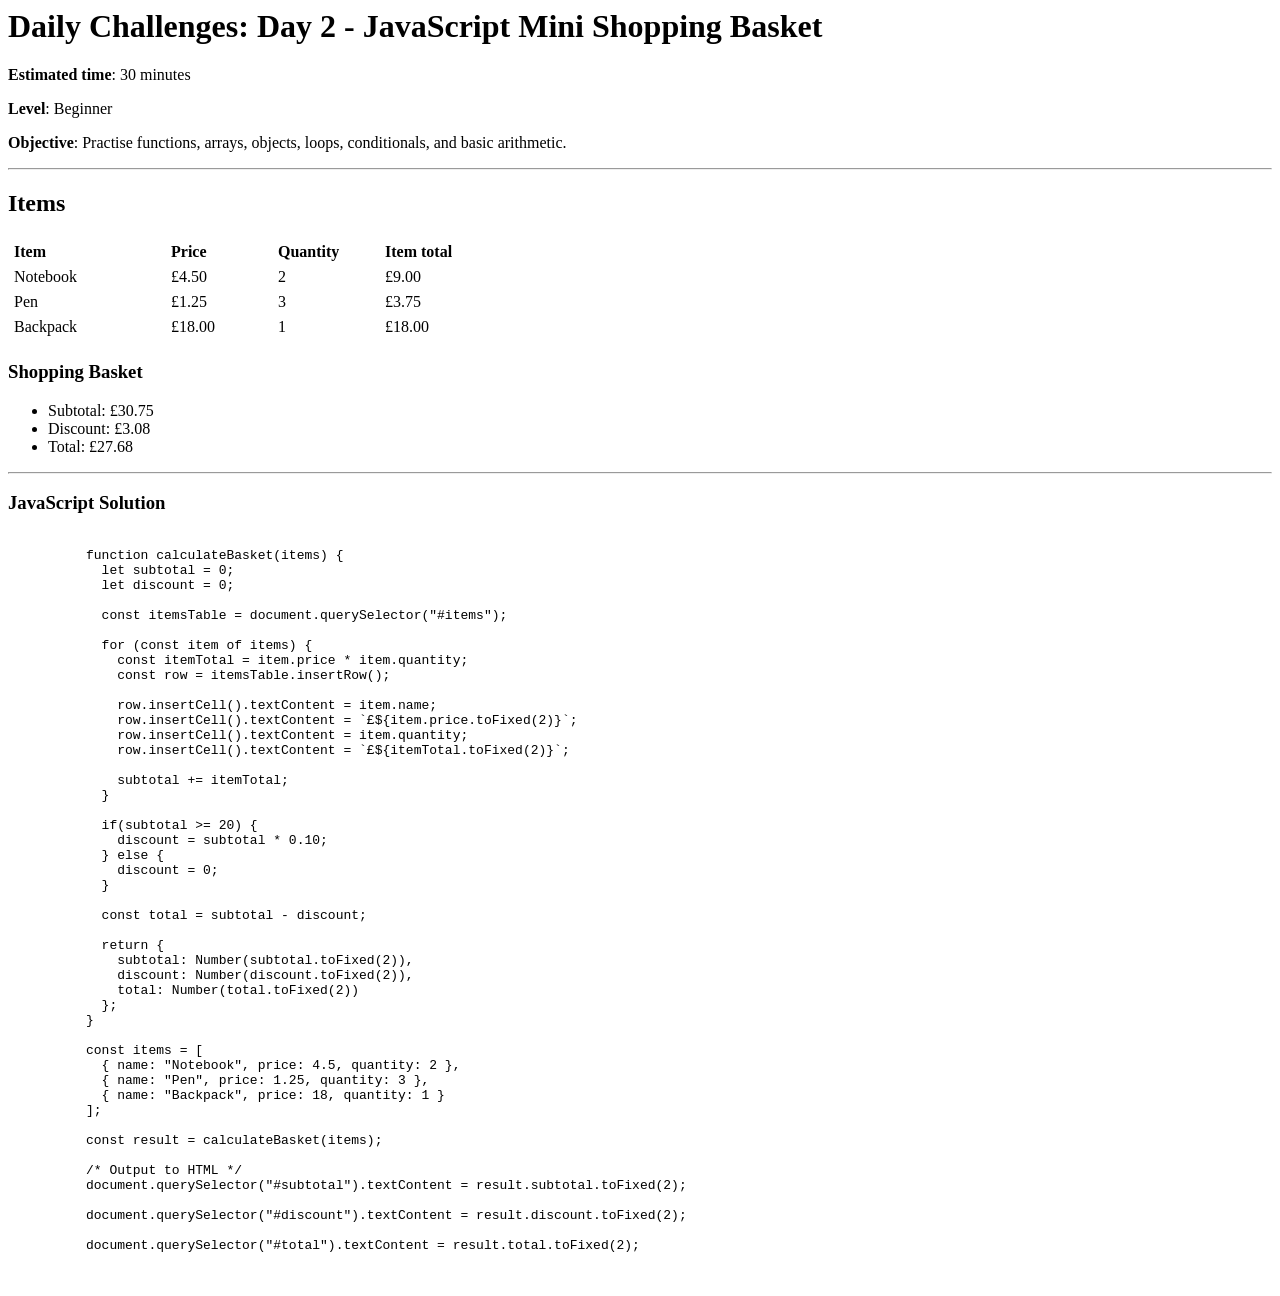
==== day-2/index.html @ e379fdf3 "Day 2 - Challenge + Solution" ====
<html lang="en">
  <head>

    <meta charset="UTF-8">
    <meta name="viewport" content="width=device-width, initial-scale=1.0">

    <title>Daily Challenges: Day 2 - JavaScript Mini Shopping Basket</title>
  </head>
  <body>

    <header>
      <h1>Daily Challenges: Day 2 - JavaScript Mini Shopping Basket</h1>

      <p><strong>Estimated time</strong>: 30 minutes</p>
      <p><strong>Level</strong>: Beginner</p>
      <p><strong>Objective</strong>: Practise functions, arrays, objects, loops, conditionals, and basic arithmetic.</p>
    </header>

    <main>
      <hr />
      <h2>Items</h2>

      <table cellspacing="5">
        <thead>
          <tr>
            <th width="150" align="left">Item</th>
            <th width="100" align="left">Price</th>
            <th width="100" align="left">Quantity</th>
            <th width="100" align="left">Item total</th>
          </tr>
        </thead>

        <tbody id="items"></tbody>
      </table>

      <h3>Shopping Basket</h3>
      <ul>
        <li>Subtotal: £<span id="subtotal"></span></li>
        <li>Discount: £<span id="discount"></span></li>
        <li>Total: £<span id="total"></span></li>
      </ul>

      <hr/>

      <h3>JavaScript Solution</h3>
      <pre>
        <code>
          function calculateBasket(items) {
            let subtotal = 0;
            let discount = 0;

            const itemsTable = document.querySelector("#items");

            for (const item of items) {
              const itemTotal = item.price * item.quantity;
              const row = itemsTable.insertRow();

              row.insertCell().textContent = item.name;
              row.insertCell().textContent = `£${item.price.toFixed(2)}`;
              row.insertCell().textContent = item.quantity;
              row.insertCell().textContent = `£${itemTotal.toFixed(2)}`;

              subtotal += itemTotal;
            }

            if(subtotal >= 20) {
              discount = subtotal * 0.10;
            } else {
              discount = 0;
            }

            const total = subtotal - discount;

            return {
              subtotal: Number(subtotal.toFixed(2)),
              discount: Number(discount.toFixed(2)),
              total: Number(total.toFixed(2))
            };
          }

          const items = [
            { name: "Notebook", price: 4.5, quantity: 2 },
            { name: "Pen", price: 1.25, quantity: 3 },
            { name: "Backpack", price: 18, quantity: 1 }
          ];

          const result = calculateBasket(items);

          /* Output to HTML */
          document.querySelector("#subtotal").textContent = result.subtotal.toFixed(2);

          document.querySelector("#discount").textContent = result.discount.toFixed(2);

          document.querySelector("#total").textContent = result.total.toFixed(2);
        </code>
      </pre>
    </main>

    <footer>

    </footer>

    <script>
      function calculateBasket(items) {
        let subtotal = 0;
        let discount = 0;

        const itemsTable = document.querySelector("#items");

        for (const item of items) {
          const itemTotal = item.price * item.quantity;
          const row = itemsTable.insertRow();

          row.insertCell().textContent = item.name;
          row.insertCell().textContent = `£${item.price.toFixed(2)}`;
          row.insertCell().textContent = item.quantity;
          row.insertCell().textContent = `£${itemTotal.toFixed(2)}`;

          subtotal += itemTotal;
        }

        if(subtotal >= 20) {
          discount = subtotal * 0.10;
        } else {
          discount = 0;
        }

        const total = subtotal - discount;

        return {
          subtotal: Number(subtotal.toFixed(2)),
          discount: Number(discount.toFixed(2)),
          total: Number(total.toFixed(2))
        };
      }

      const items = [
        { name: "Notebook", price: 4.5, quantity: 2 },
        { name: "Pen", price: 1.25, quantity: 3 },
        { name: "Backpack", price: 18, quantity: 1 }
      ];

      const result = calculateBasket(items);

      /* Output to HTML */
      document.querySelector("#subtotal").textContent = result.subtotal.toFixed(2);

      document.querySelector("#discount").textContent = result.discount.toFixed(2);

      document.querySelector("#total").textContent = result.total.toFixed(2);

    </script>

  </body>
</html>
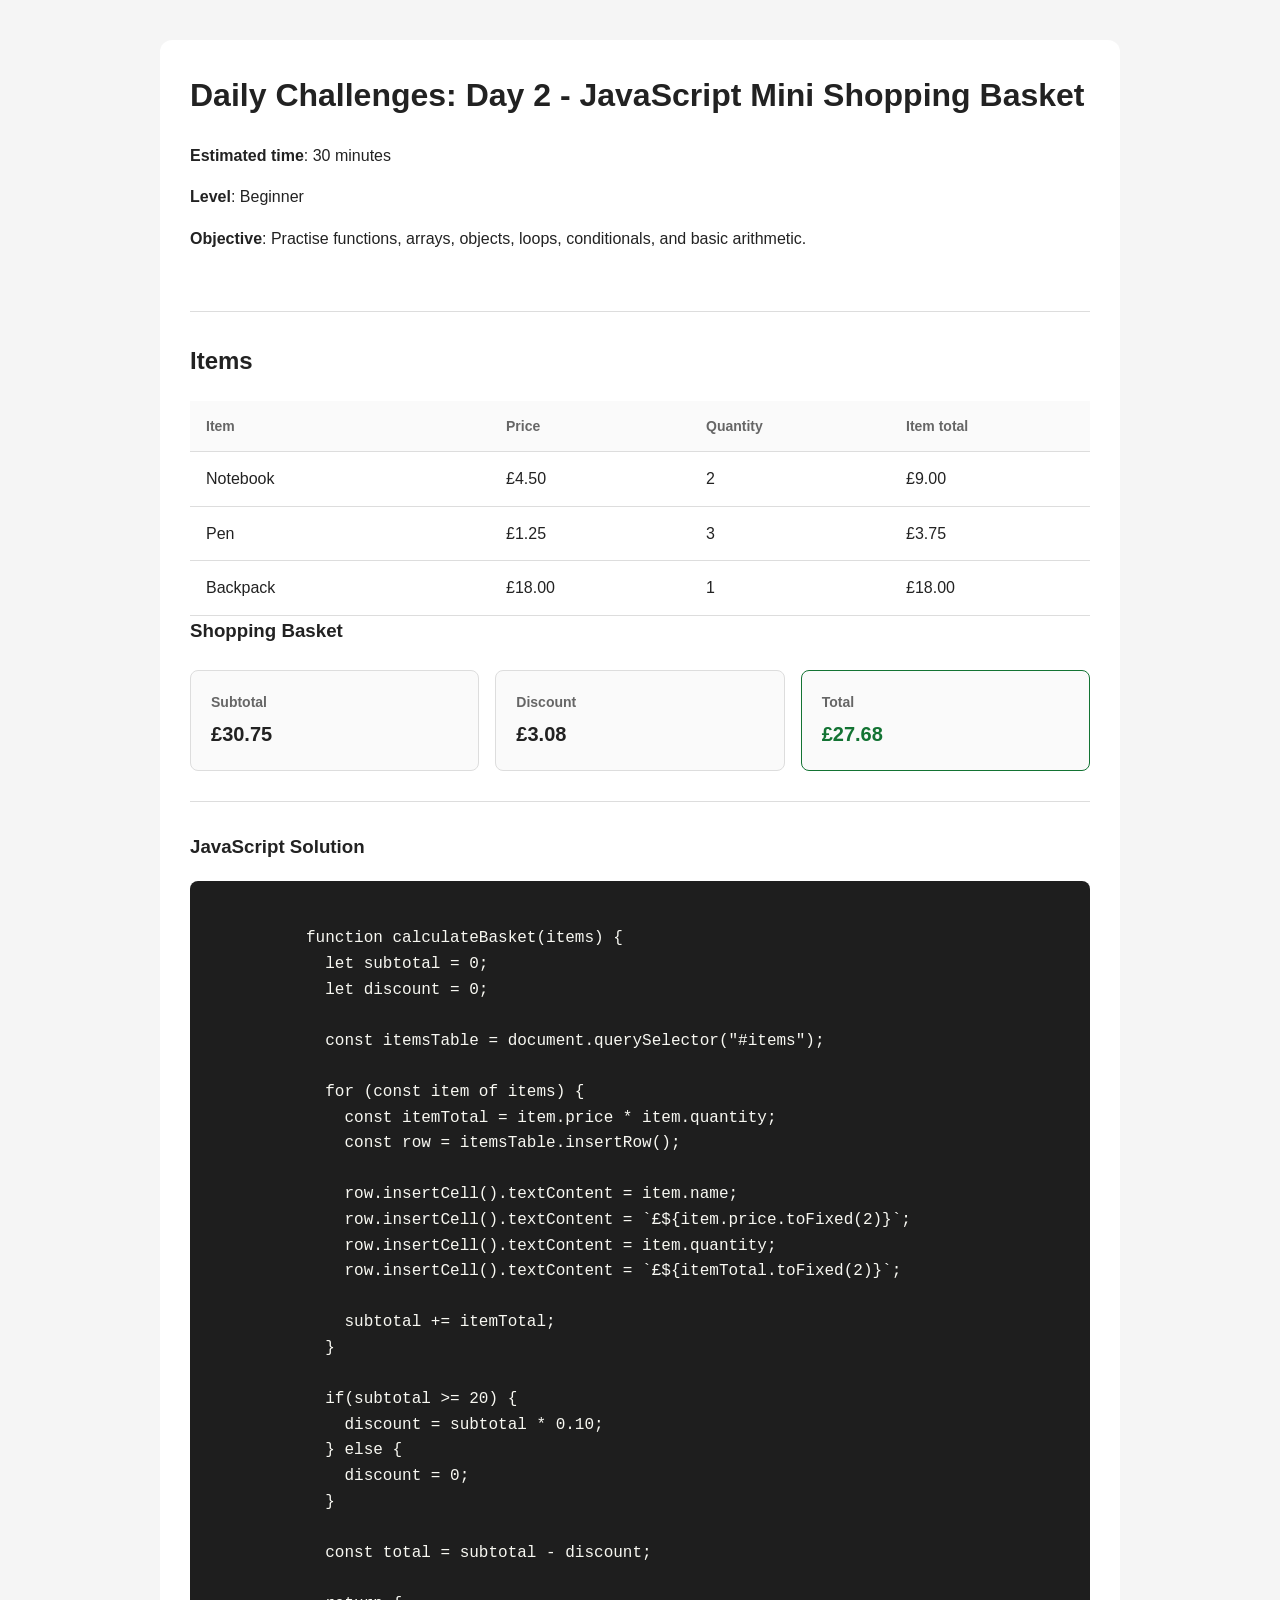
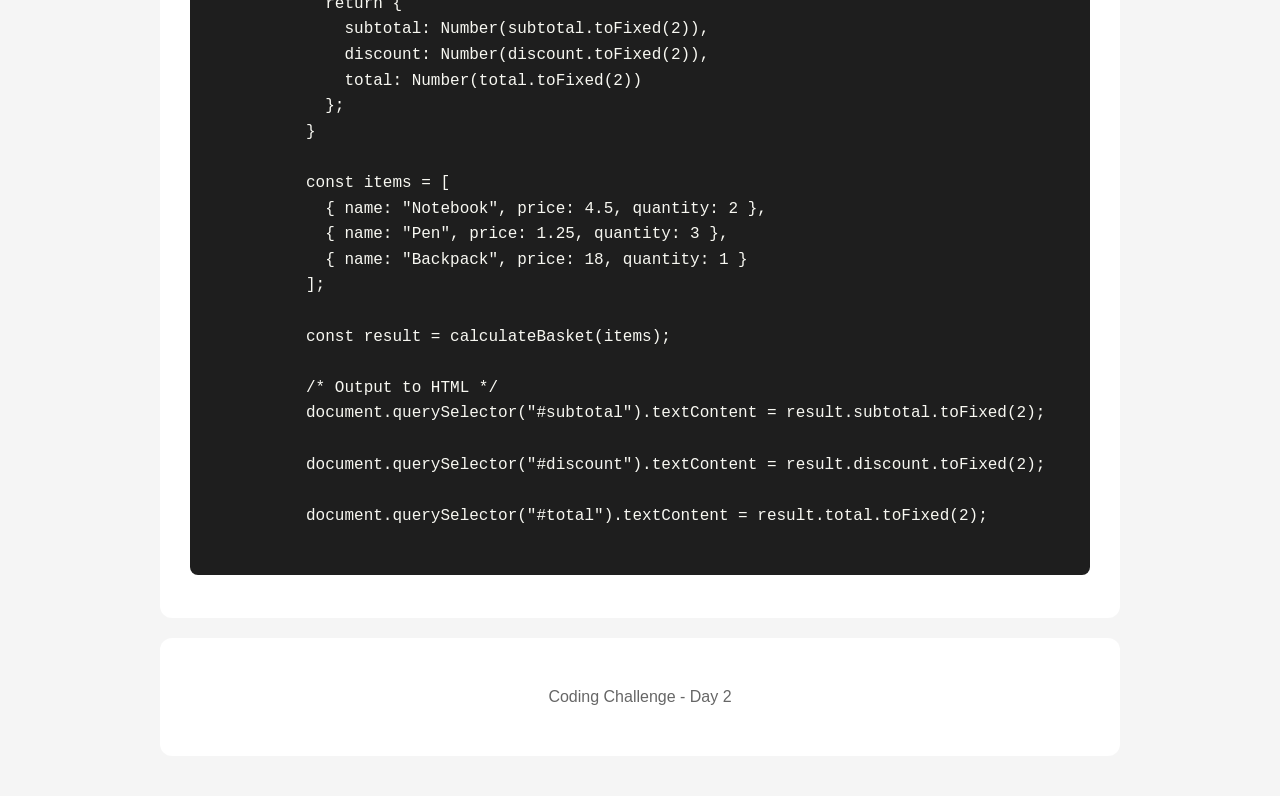
==== commit f92acb1f: "Style updates" ====
--- a/day-2/index.html
+++ b/day-2/index.html
@@ -1,3 +1,4 @@
+<!DOCTYPE html>
 <html lang="en">
   <head>
 
@@ -5,6 +6,7 @@
     <meta name="viewport" content="width=device-width, initial-scale=1.0">
 
     <title>Daily Challenges: Day 2 - JavaScript Mini Shopping Basket</title>
+    <link rel="stylesheet" href="../assets/css/combined.min.css">
   </head>
   <body>
 
@@ -20,7 +22,8 @@
       <hr />
       <h2>Items</h2>
 
-      <table cellspacing="5">
+      <div class="table-wrap">
+      <table>
         <thead>
           <tr>
             <th width="150" align="left">Item</th>
@@ -32,19 +35,19 @@
 
         <tbody id="items"></tbody>
       </table>
+      </div>
 
       <h3>Shopping Basket</h3>
-      <ul>
-        <li>Subtotal: £<span id="subtotal"></span></li>
-        <li>Discount: £<span id="discount"></span></li>
-        <li>Total: £<span id="total"></span></li>
-      </ul>
+      <div class="basket-summary">
+        <div class="summary-item"><span>Subtotal</span><strong>£<span id="subtotal"></span></strong></div>
+        <div class="summary-item"><span>Discount</span><strong>£<span id="discount"></span></strong></div>
+        <div class="summary-item total-card"><span>Total</span><strong>£<span id="total"></span></strong></div>
+      </div>
 
       <hr/>
 
       <h3>JavaScript Solution</h3>
-      <pre>
-        <code>
+      <pre><code>
           function calculateBasket(items) {
             let subtotal = 0;
             let discount = 0;
@@ -92,12 +95,11 @@
           document.querySelector("#discount").textContent = result.discount.toFixed(2);
 
           document.querySelector("#total").textContent = result.total.toFixed(2);
-        </code>
-      </pre>
+        </code></pre>
     </main>
 
     <footer>
-
+      <p>Coding Challenge - Day 2</p>
     </footer>
 
     <script>
@@ -152,4 +154,4 @@
     </script>
 
   </body>
-</html>+</html>
--- a/assets/css/combined.min.css
+++ b/assets/css/combined.min.css
@@ -0,0 +1 @@
+*{box-sizing:border-box}body{max-width:1000px;margin:0 auto;padding:40px 20px;font-family:Arial,sans-serif;line-height:1.6;color:#222;background:#f5f5f5}header,main,footer{padding:30px;background:#fff}header{padding-bottom:0;border-radius:12px 12px 0 0}header p:last-child{margin-bottom:0}main{border-radius:0 0 12px 12px}footer{margin-top:20px;border-radius:12px;text-align:center;color:#666}h1,h2,h3{margin-top:0}hr{margin:30px 0;border:0;border-top:1px solid #ddd}.summary-item{padding:20px;border:1px solid #ddd;border-radius:8px;background:#fafafa}.summary-item>span{display:block;margin-bottom:5px;color:#666;font-size:14px;font-weight:bold}.summary-item strong{font-size:20px}pre{overflow-x:auto;padding:20px;border-radius:8px;background:#1e1e1e;color:#f8f8f2}code{font-family:Monaco,Consolas,monospace}@media(max-width: 600px){body{padding:20px 10px}header,main,footer{padding:20px}}.order-summary{display:grid;grid-template-columns:repeat(2, 1fr);gap:16px}.summary-item ul{margin:8px 0 0;padding-left:20px}.summary-item-wide{grid-column:1/-1}@media(max-width: 600px){.order-summary{grid-template-columns:1fr}.summary-item-wide{grid-column:auto}}.table-wrap{overflow-x:auto}table{width:100%;border-collapse:collapse}th,td{padding:14px 16px;border-bottom:1px solid #ddd;text-align:left}th{color:#666;font-size:14px;background:#fafafa}.basket-summary{display:grid;grid-template-columns:repeat(3, 1fr);gap:16px;margin-top:24px}.total-card{border-color:#137333}.total-card strong{color:#137333}@media(max-width: 600px){.basket-summary{grid-template-columns:1fr}}.loan-summary{display:grid;grid-template-columns:repeat(2, 1fr);gap:16px}.status-on-time{color:#137333}.status-overdue{color:#b3261e}@media(max-width: 600px){.loan-summary{grid-template-columns:1fr}}
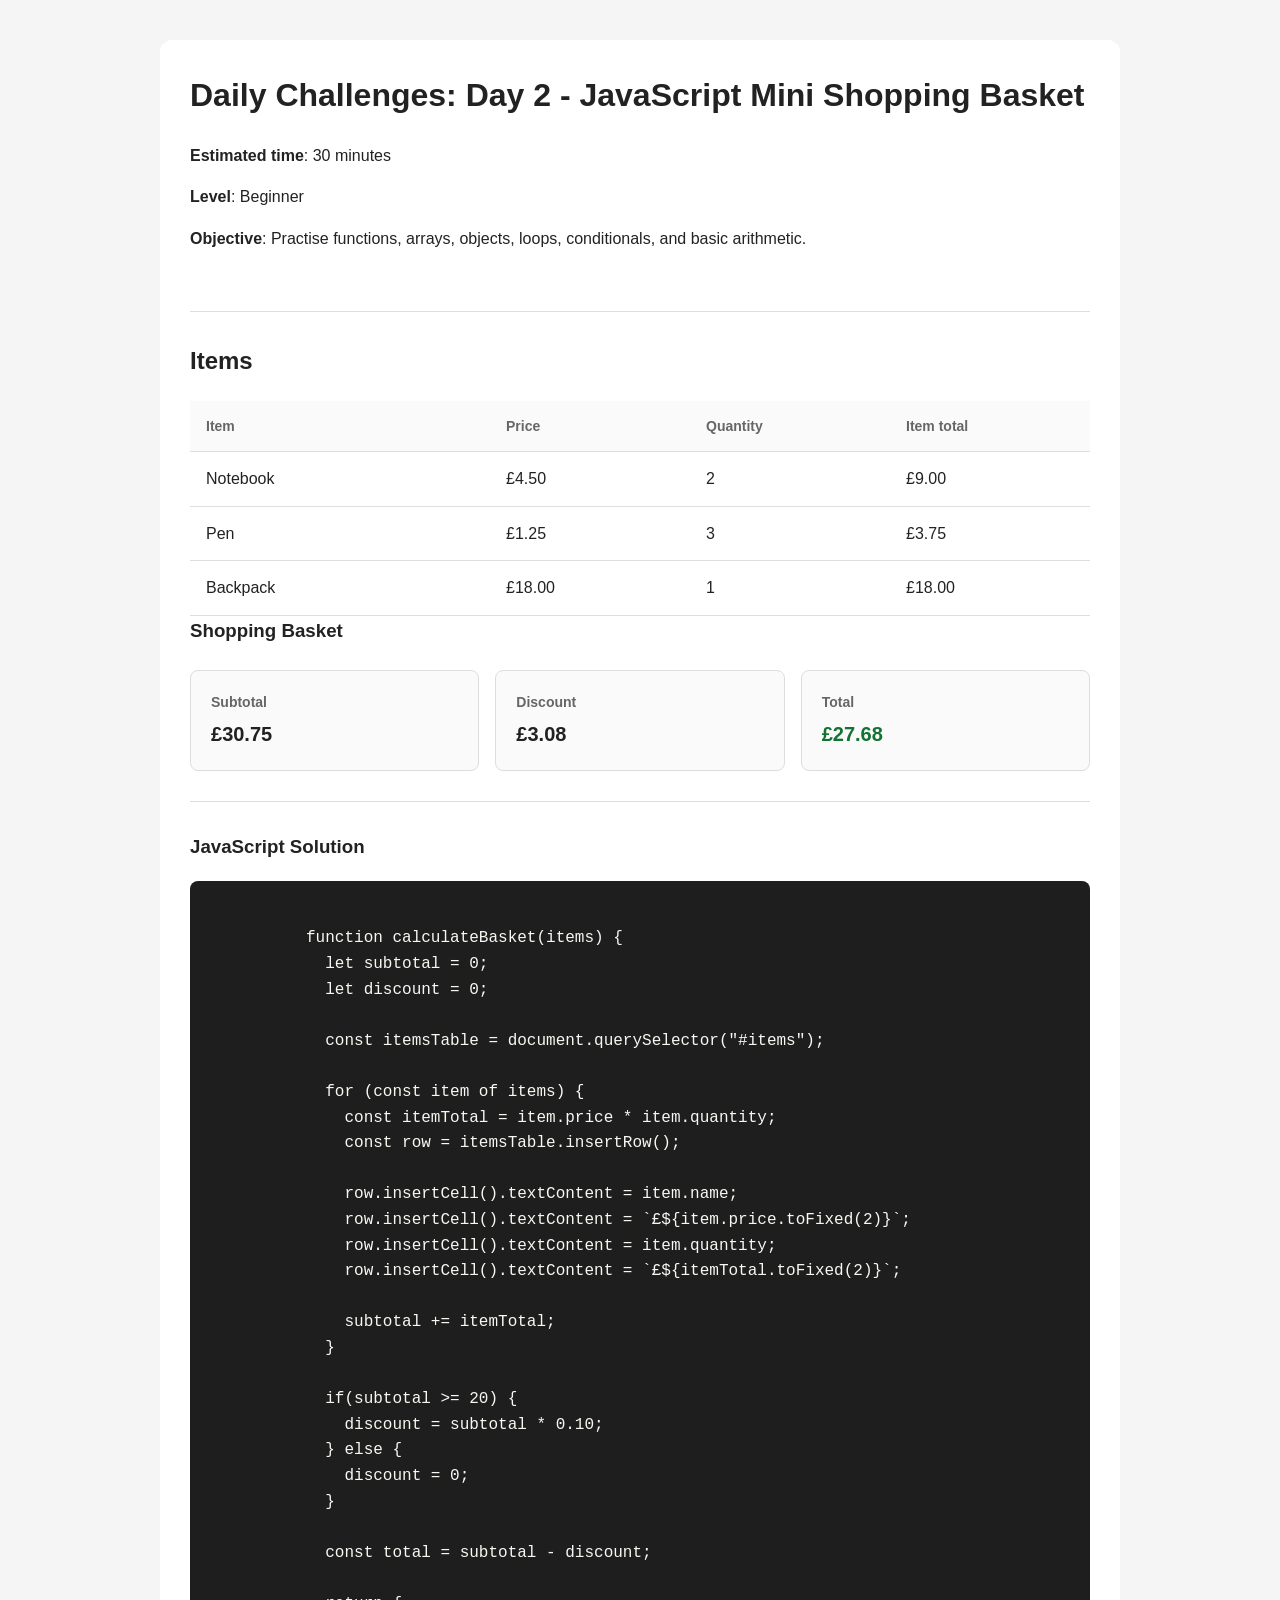
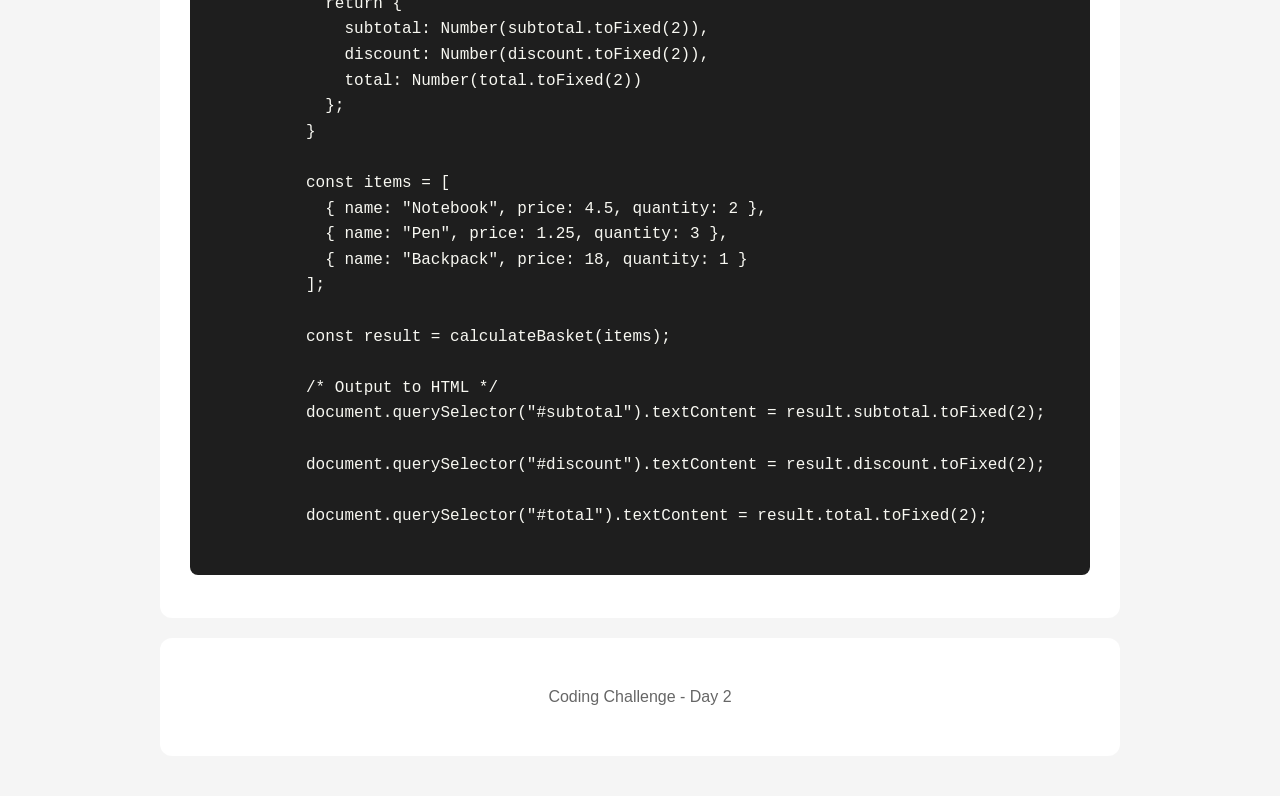
==== commit 81e51c1d: "Style updates" ====
--- a/day-2/index.html
+++ b/day-2/index.html
@@ -8,7 +8,7 @@
     <title>Daily Challenges: Day 2 - JavaScript Mini Shopping Basket</title>
     <link rel="stylesheet" href="../assets/css/combined.min.css">
   </head>
-  <body>
+  <body class="challenge-page">
 
     <header>
       <h1>Daily Challenges: Day 2 - JavaScript Mini Shopping Basket</h1>
--- a/assets/css/combined.min.css
+++ b/assets/css/combined.min.css
@@ -1 +1 @@
-*{box-sizing:border-box}body{max-width:1000px;margin:0 auto;padding:40px 20px;font-family:Arial,sans-serif;line-height:1.6;color:#222;background:#f5f5f5}header,main,footer{padding:30px;background:#fff}header{padding-bottom:0;border-radius:12px 12px 0 0}header p:last-child{margin-bottom:0}main{border-radius:0 0 12px 12px}footer{margin-top:20px;border-radius:12px;text-align:center;color:#666}h1,h2,h3{margin-top:0}hr{margin:30px 0;border:0;border-top:1px solid #ddd}.summary-item{padding:20px;border:1px solid #ddd;border-radius:8px;background:#fafafa}.summary-item>span{display:block;margin-bottom:5px;color:#666;font-size:14px;font-weight:bold}.summary-item strong{font-size:20px}pre{overflow-x:auto;padding:20px;border-radius:8px;background:#1e1e1e;color:#f8f8f2}code{font-family:Monaco,Consolas,monospace}@media(max-width: 600px){body{padding:20px 10px}header,main,footer{padding:20px}}.order-summary{display:grid;grid-template-columns:repeat(2, 1fr);gap:16px}.summary-item ul{margin:8px 0 0;padding-left:20px}.summary-item-wide{grid-column:1/-1}@media(max-width: 600px){.order-summary{grid-template-columns:1fr}.summary-item-wide{grid-column:auto}}.table-wrap{overflow-x:auto}table{width:100%;border-collapse:collapse}th,td{padding:14px 16px;border-bottom:1px solid #ddd;text-align:left}th{color:#666;font-size:14px;background:#fafafa}.basket-summary{display:grid;grid-template-columns:repeat(3, 1fr);gap:16px;margin-top:24px}.total-card{border-color:#137333}.total-card strong{color:#137333}@media(max-width: 600px){.basket-summary{grid-template-columns:1fr}}.loan-summary{display:grid;grid-template-columns:repeat(2, 1fr);gap:16px}.status-on-time{color:#137333}.status-overdue{color:#b3261e}@media(max-width: 600px){.loan-summary{grid-template-columns:1fr}}
+.dashboard-page{color-scheme:dark;--background: #08111f;--surface: rgba(17, 31, 52, 0.78);--surface-hover: rgba(24, 43, 70, 0.94);--border: rgba(148, 163, 184, 0.18);--text: #f8fafc;--muted: #a9b7ca;--accent: #55e6c1;--accent-two: #60a5fa;min-height:100vh;margin:0;font-family:Inter,ui-sans-serif,system-ui,-apple-system,BlinkMacSystemFont,"Segoe UI",sans-serif;color:var(--text);background:radial-gradient(circle at 15% 0%, rgba(37, 99, 235, 0.24), transparent 34rem),radial-gradient(circle at 90% 20%, rgba(45, 212, 191, 0.14), transparent 28rem),var(--background)}.dashboard-page .page{width:min(1100px,100% - 2rem);margin:0 auto;padding:5rem 0}.dashboard-page .eyebrow{display:inline-flex;align-items:center;gap:.55rem;margin:0 0 1rem;color:var(--accent);font-size:.78rem;font-weight:800;letter-spacing:.14em;text-transform:uppercase}.dashboard-page .eyebrow::before{width:.55rem;height:.55rem;border-radius:50%;background:var(--accent);box-shadow:0 0 1rem var(--accent);content:""}.dashboard-page h1{max-width:780px;margin:0;font-size:clamp(2.5rem,7vw,5.2rem);line-height:.98;letter-spacing:-0.055em}.dashboard-page .intro{max-width:650px;margin:1.5rem 0 3.25rem;color:var(--muted);font-size:clamp(1rem,2vw,1.2rem);line-height:1.7}.dashboard-page .challenge-grid{display:grid;grid-template-columns:repeat(auto-fit, minmax(min(100%, 290px), 1fr));gap:1.15rem}.dashboard-page .challenge-card{position:relative;display:flex;min-height:260px;flex-direction:column;padding:1.65rem;overflow:hidden;color:inherit;text-decoration:none;background:var(--surface);border:1px solid var(--border);border-radius:1.25rem;box-shadow:0 18px 50px rgba(0,0,0,.2);backdrop-filter:blur(14px);transition:transform 180ms ease,border-color 180ms ease,background 180ms ease}.dashboard-page .challenge-card::after{position:absolute;right:-4rem;bottom:-5rem;width:11rem;height:11rem;border-radius:50%;background:var(--accent-two);opacity:.08;filter:blur(5px);content:""}.dashboard-page .challenge-card:hover,.dashboard-page .challenge-card:focus-visible{transform:translateY(-5px);background:var(--surface-hover);border-color:rgba(85,230,193,.5);outline:none}.dashboard-page .challenge-card h2{margin:0 0 .85rem;font-size:1.35rem;line-height:1.25;letter-spacing:-0.025em}.dashboard-page .challenge-card:hover .open-link span{transform:translateX(4px)}.dashboard-page .folder{margin-bottom:2.2rem;color:var(--accent);font:700 .78rem/1 ui-monospace,SFMono-Regular,Menlo,monospace;letter-spacing:.08em;text-transform:uppercase}.dashboard-page .objective{margin:0;color:var(--muted);line-height:1.6}.dashboard-page .open-link{display:flex;align-items:center;gap:.5rem;margin-top:auto;padding-top:1.5rem;color:var(--text);font-size:.9rem;font-weight:750}.dashboard-page .open-link span{transition:transform 180ms ease}.dashboard-page .empty{padding:2rem;color:var(--muted);border:1px dashed var(--border);border-radius:1rem}.dashboard-page footer{margin-top:3rem;color:#718096;font-size:.85rem}@media(max-width: 560px){.dashboard-page .page{padding:3.25rem 0}.dashboard-page .intro{margin-bottom:2.25rem}.dashboard-page .challenge-card{min-height:235px}}*{box-sizing:border-box}.challenge-page{max-width:1000px;margin:0 auto;padding:40px 20px;font-family:Arial,sans-serif;line-height:1.6;color:#222;background:#f5f5f5}.challenge-page header,.challenge-page main,.challenge-page footer{padding:30px;background:#fff}.challenge-page header{padding-bottom:0;border-radius:12px 12px 0 0}.challenge-page header p:last-child{margin-bottom:0}.challenge-page main{border-radius:0 0 12px 12px}.challenge-page footer{margin-top:20px;border-radius:12px;text-align:center;color:#666}.challenge-page h1,.challenge-page h2,.challenge-page h3{margin-top:0}.challenge-page hr{margin:30px 0;border:0;border-top:1px solid #ddd}.challenge-page .summary-item{padding:20px;border:1px solid #ddd;border-radius:8px;background:#fafafa}.challenge-page .summary-item>span{display:block;margin-bottom:5px;color:#666;font-size:14px;font-weight:bold}.challenge-page .summary-item strong{font-size:20px}.challenge-page pre{overflow-x:auto;padding:20px;border-radius:8px;background:#1e1e1e;color:#f8f8f2}.challenge-page code{font-family:Monaco,Consolas,monospace}@media(max-width: 600px){.challenge-page{padding:20px 10px}.challenge-page header,.challenge-page main,.challenge-page footer{padding:20px}}.order-summary{display:grid;grid-template-columns:repeat(2, 1fr);gap:16px}.summary-item ul{margin:8px 0 0;padding-left:20px}.summary-item-wide{grid-column:1/-1}@media(max-width: 600px){.order-summary{grid-template-columns:1fr}.summary-item-wide{grid-column:auto}}.table-wrap{overflow-x:auto}table{width:100%;border-collapse:collapse}th,td{padding:14px 16px;border-bottom:1px solid #ddd;text-align:left}th{color:#666;font-size:14px;background:#fafafa}.basket-summary{display:grid;grid-template-columns:repeat(3, 1fr);gap:16px;margin-top:24px}.total-card{border-color:#137333}.total-card strong{color:#137333}@media(max-width: 600px){.basket-summary{grid-template-columns:1fr}}.loan-summary{display:grid;grid-template-columns:repeat(2, 1fr);gap:16px}.status-on-time{color:#137333}.status-overdue{color:#b3261e}@media(max-width: 600px){.loan-summary{grid-template-columns:1fr}}/*# sourceMappingURL=combined.min.css.map */
